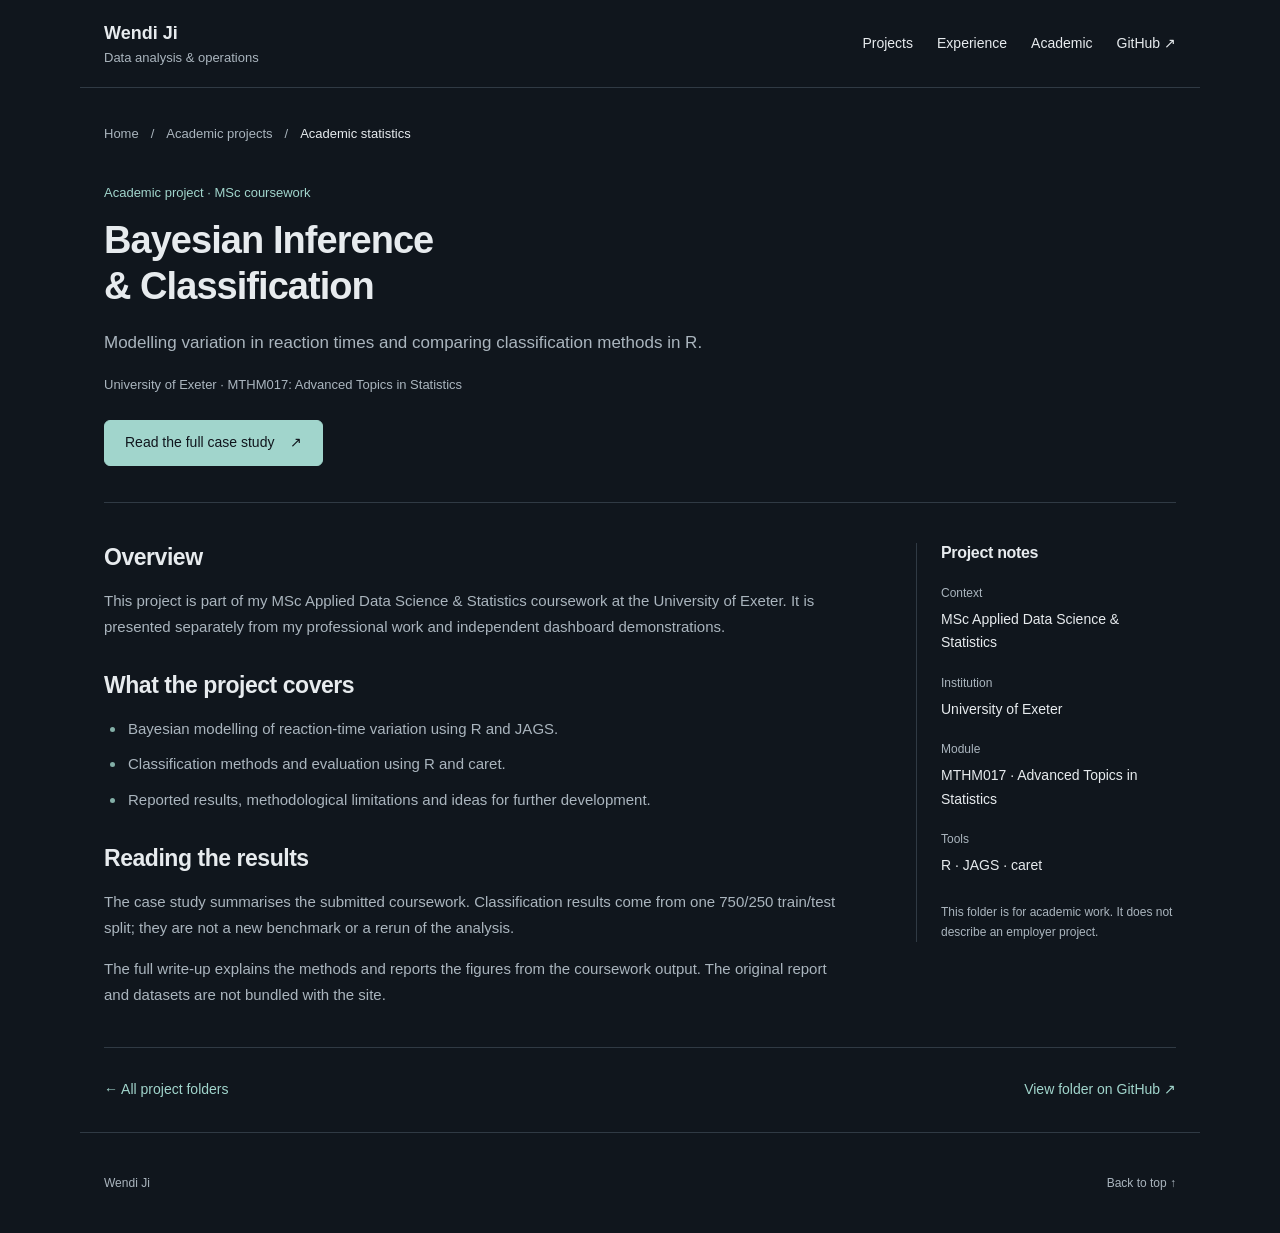
==== projects/academic-statistics/index.html @ a6691f0d "Organize portfolio into individual project folders and a compact homepage" ====
<!doctype html>
<html lang="en">
<head><meta charset="utf-8"><meta name="viewport" content="width=device-width, initial-scale=1"><meta name="description" content="Modelling variation in reaction times and comparing classification methods in R."><meta name="theme-color" content="#10161d"><title>Bayesian Inference &amp; Classification | Wendi Ji</title><link rel="stylesheet" href="../../assets/style.css?v=20261014-dark"><link rel="stylesheet" href="../../assets/projects.css?v=20261020-folders"></head>
<body class="project-page" id="top"><a class="skip-link" href="#main">Skip to content</a>
<header class="navigation"><a class="brand" href="../../index.html">Wendi Ji<span>Data analysis &amp; operations</span></a><nav aria-label="Main navigation"><a href="../../index.html#portfolio">Projects</a><a href="../../index.html#work">Experience</a><a href="../../academic.html">Academic</a><a href="https://github.com/WendyJ92">GitHub ↗</a></nav></header>
<main id="main"><nav class="breadcrumbs" aria-label="Breadcrumb"><a href="../../index.html">Home</a><span aria-hidden="true">/</span><a href="../../index.html#academic-project">Academic projects</a><span aria-hidden="true">/</span><span aria-current="page">Academic statistics</span></nav>
<header class="project-header"><p class="project-kind">Academic project · MSc coursework</p><h1>Bayesian Inference &amp; Classification</h1><p class="project-lead">Modelling variation in reaction times and comparing classification methods in R.</p><p class="project-meta">University of Exeter · MTHM017: Advanced Topics in Statistics</p><a class="button" href="../../academic.html#academic-project">Read the full case study <span aria-hidden="true">↗</span></a></header>
<div class="project-body"><div><section class="project-section"><h2>Overview</h2><p>This project is part of my MSc Applied Data Science &amp; Statistics coursework at the University of Exeter. It is presented separately from my professional work and independent dashboard demonstrations.</p></section><section class="project-section"><h2>What the project covers</h2><ul><li>Bayesian modelling of reaction-time variation using R and JAGS.</li><li>Classification methods and evaluation using R and caret.</li><li>Reported results, methodological limitations and ideas for further development.</li></ul></section><section class="project-section"><h2>Reading the results</h2><p>The case study summarises the submitted coursework. Classification results come from one 750/250 train/test split; they are not a new benchmark or a rerun of the analysis.</p><p>The full write-up explains the methods and reports the figures from the coursework output. The original report and datasets are not bundled with the site.</p></section></div><aside class="project-facts"><h2>Project notes</h2><dl><div><dt>Context</dt><dd>MSc Applied Data Science &amp; Statistics</dd></div><div><dt>Institution</dt><dd>University of Exeter</dd></div><div><dt>Module</dt><dd>MTHM017 · Advanced Topics in Statistics</dd></div><div><dt>Tools</dt><dd>R · JAGS · caret</dd></div></dl><p>This folder is for academic work. It does not describe an employer project.</p></aside></div>
<div class="project-return"><a href="../../index.html#portfolio">← All project folders</a><a href="https://github.com/WendyJ92/WendyJ92.github.io/tree/main/projects/academic-statistics">View folder on GitHub ↗</a></div></main>
<footer><p>Wendi Ji</p><a href="#top">Back to top ↑</a></footer></body></html>
---- assets/style.css ----
:root {
  --font-sans: -apple-system, BlinkMacSystemFont, 'Segoe UI', sans-serif;
  --paper: #0b121b;
  --white: #111c29;
  --ink: #e7eff6;
  --muted: #a4b5c6;
  --accent: #66e0ce;
  --green: #4bbda9;
  --sage: #142232;
  --line: #2c3c4c;
  --warning: #ffb08c;
}
* { box-sizing: border-box; }
html { color-scheme: dark; scroll-behavior: smooth; scroll-padding-top: 24px; }
body { margin: 0; color: var(--ink); background: var(--paper); font: 16px/1.7 var(--font-sans); -webkit-font-smoothing: antialiased; }
::selection { background: #22594f; color: #ffffff; }
a { color: inherit; text-decoration: none; }
a:hover { color: var(--accent); text-decoration: underline; text-underline-offset: 4px; }
a, button, select, summary { -webkit-tap-highlight-color: transparent; touch-action: manipulation; }
:where(a, button, select, summary, [tabindex]):focus-visible { outline: 3px solid var(--accent); outline-offset: 4px; }
button, select { font: inherit; }
h1, h2, h3, h4, p, dl, dd { margin: 0; }
h1, h2, h3, h4 { font-family: var(--font-sans); font-weight: 600; text-wrap: balance; }
h1 { font-size: clamp(36px, 4.2vw, 48px); line-height: 1.18; letter-spacing: -.025em; }
h2 { font-size: 32px; line-height: 1.25; letter-spacing: -.02em; }
h3 { font-size: 22px; line-height: 1.35; letter-spacing: -.01em; }
h4 { font-size: 18px; line-height: 1.4; }
p + p { margin-top: 16px; }
strong, b { font-weight: 600; }
.skip-link { position: fixed; top: 12px; left: 12px; z-index: 10; transform: translateY(-160%); padding: 12px 20px; color: var(--paper); background: var(--accent); border-radius: 6px; }
.skip-link:focus { transform: translateY(0); color: var(--paper); }
.navigation, main, footer { width: min(100%, 1120px); margin-inline: auto; padding-inline: 24px; }
.navigation { display: flex; align-items: center; justify-content: space-between; gap: 24px; min-height: 88px; padding-block: 16px; border-bottom: 1px solid var(--line); }
.brand { display: flex; flex-direction: column; justify-content: center; min-height: 44px; font-size: 21px; font-weight: 600; line-height: 1.35; }
.brand:hover { text-decoration: none; }
.brand::before { content: ""; width: 24px; height: 3px; border-radius: 2px; background: var(--accent); margin-bottom: 8px; }
.brand span { color: var(--muted); font-size: 12px; font-weight: 400; margin-top: 4px; }
nav { display: flex; flex-wrap: wrap; align-items: center; gap: 4px 24px; font-size: 14px; }
nav a { display: inline-flex; align-items: center; gap: 6px; min-height: 44px; }
nav a[aria-current='page'] { color: var(--accent); text-decoration: underline; text-underline-offset: 6px; font-weight: 600; }
.nav-external { color: var(--muted); }
main { min-width: 0; }
main > section { padding-block: 64px; border-bottom: 1px solid var(--line); }
.eyebrow { font-size: 12px; line-height: 1.6; letter-spacing: .06em; font-weight: 600; color: var(--accent); }
.hero { display: grid; grid-template-columns: minmax(0, 1fr) 285px; align-items: center; gap: 64px; padding-block: 72px; }
.hero .eyebrow { margin-bottom: 16px; }
.hero h1 { max-width: 650px; }
.hero h1 span { color: var(--accent); }
.intro { max-width: 62ch; font-size: 17px; line-height: 1.75; color: var(--muted); margin-top: 24px; }
.actions { display: flex; flex-wrap: wrap; align-items: center; gap: 12px 24px; margin-top: 28px; }
.button { display: inline-flex; align-items: center; justify-content: center; gap: 16px; min-height: 46px; padding: 10px 20px; background: var(--accent); border: 1px solid var(--accent); border-radius: 6px; color: var(--paper); font-size: 14px; font-weight: 500; }
.button:hover { color: var(--paper); background: #a0f2e4; border-color: #a0f2e4; text-decoration: none; }
.text-link { display: inline-flex; align-items: center; gap: 10px; min-height: 44px; color: var(--accent); font-size: 14px; }
.hero-summary { background: linear-gradient(145deg, #172a38, var(--white)); border: 1px solid var(--line); border-radius: 8px; padding: 24px; }
.hero-summary > p { font-size: 14px; color: var(--muted); margin-bottom: 20px; }
.credentials { display: grid; gap: 20px; }
.credentials > div + div { border-top: 1px solid var(--line); padding-top: 20px; }
.credentials dt { font-size: 22px; font-weight: 600; line-height: 1.4; margin-bottom: 4px; }
.credentials dd { font-size: 14px; color: var(--muted); line-height: 1.6; }
.section-heading { display: flex; flex-direction: column; align-items: flex-start; gap: 16px; margin-bottom: 32px; }
.section-heading .eyebrow { margin-bottom: 12px; }
.section-heading > p { max-width: 68ch; color: var(--muted); font-size: 16px; }
.skills-grid { display: grid; grid-template-columns: repeat(2, minmax(0, 1fr)); gap: 24px; }
.skill-card { display: flex; flex-direction: column; min-width: 0; padding: 24px; border: 1px solid var(--line); border-radius: 8px; background: var(--white); }
.skill-number { display: none; }
.skill-card h3 { margin-bottom: 12px; }
.skill-card > p { color: var(--muted); font-size: 15px; margin-bottom: 20px; max-width: 58ch; }
.skill-tags, .entry-tags { display: flex; flex-wrap: wrap; gap: 8px; padding: 0; list-style: none; }
.skill-tags { margin: auto 0 20px; }
.skill-tags li { padding: 3px 8px; border-radius: 4px; color: var(--muted); background: var(--sage); font-size: 12px; }
.skill-link { display: flex; align-items: center; justify-content: space-between; gap: 12px; min-height: 44px; padding-top: 16px; border-top: 1px solid var(--line); color: var(--accent); font-size: 14px; }
.timeline { list-style: none; margin: 0; padding: 0; }
.timeline-item { position: relative; display: grid; grid-template-columns: 170px minmax(0, 1fr); gap: 48px; padding-bottom: 40px; scroll-margin-top: 24px; }
.timeline-item::before { content: ''; position: absolute; width: 1px; left: 192px; top: 10px; bottom: -10px; background: var(--line); }
.timeline-item::after { content: ''; position: absolute; width: 9px; height: 9px; left: 188px; top: 10px; border: 2px solid var(--green); border-radius: 50%; background: var(--white); }
.timeline-item:first-child::after { background: var(--green); }
.timeline-item:last-child { padding-bottom: 0; }
.timeline-item:last-child::before { display: none; }
.timeline-date > p { font-size: 14px; font-weight: 500; line-height: 1.6; }
.timeline-date time { white-space: nowrap; }
.date-separator { display: inline-block; padding-inline: 4px; color: var(--muted); }
.timeline-status, .timeline-category { display: inline-block; margin-top: 8px; font-size: 12px; color: var(--muted); }
.timeline-status { background: var(--sage); color: var(--accent); border-radius: 4px; padding: 3px 8px; }
.timeline-content { min-width: 0; padding-bottom: 32px; border-bottom: 1px solid var(--line); }
.timeline-item:last-child .timeline-content { padding-bottom: 0; border-bottom: 0; }
.timeline-content > .eyebrow { margin-bottom: 8px; }
.timeline-content h3 { margin-bottom: 16px; }
.timeline-content > p:not(.eyebrow):not(.timeline-highlight) { max-width: 70ch; color: var(--muted); font-size: 16px; }
.entry-location { color: var(--muted); font-weight: 400; }
.role-detail { display: block; color: var(--muted); font-size: 14px; font-weight: 400; margin-top: 4px; }
.experience-points { margin: 16px 0 20px; padding-left: 20px; max-width: 72ch; color: var(--muted); font-size: 15px; line-height: 1.75; }
.experience-points li { margin-bottom: 10px; padding-left: 2px; }
.experience-points li::marker { color: var(--green); }
.timeline-highlight { margin-top: 20px; background: var(--sage); border-left: 3px solid var(--green); padding: 16px; font-size: 14px; line-height: 1.7; }
.timeline-highlight > span { display: block; margin-bottom: 4px; font-size: 12px; font-weight: 600; color: var(--accent); }
.entry-tags { margin: 16px 0 0; gap: 6px 16px; }
.entry-tags li { color: var(--muted); font-size: 12px; }
.timeline-education .timeline-content { padding: 24px; background: var(--sage); border: 1px solid var(--line); border-radius: 8px; }
.award { display: flex; gap: 10px; align-items: baseline; margin-top: 16px; }
.award span { color: var(--accent); }
.experience-note { margin-top: 32px; color: var(--muted); font-size: 14px; }
.dashboard { min-width: 0; padding: 24px; border: 1px solid var(--line); border-radius: 8px; background: var(--white); }
.dashboard-top, .chart-heading { display: flex; align-items: center; justify-content: space-between; gap: 24px; }
.dashboard-top p { color: var(--muted); font-size: 14px; margin-top: 8px; }
label { color: var(--muted); font-size: 14px; }
select { display: block; width: 100%; min-height: 44px; min-width: 175px; padding: 8px 30px 8px 12px; margin-top: 6px; border: 1px solid #60768b; border-radius: 6px; background: var(--white); color: var(--ink); font-size: 14px; cursor: pointer; }
.metrics { display: grid; grid-template-columns: repeat(3, minmax(0, 1fr)); gap: 16px; margin: 24px 0 32px; }
.metric { min-width: 0; background: var(--sage); padding: 20px; border-radius: 8px; }
.metric span { display: block; color: var(--muted); font-size: 14px; }
.metric strong { display: block; font-size: 30px; line-height: 1.3; font-weight: 600; margin-top: 8px; font-variant-numeric: tabular-nums; }
.chart-heading h4 { font-size: 18px; }
button { min-height: 44px; padding: 10px 14px; border: 1px solid #60768b; border-radius: 6px; color: var(--accent); background: var(--white); font-size: 14px; cursor: pointer; }
button:hover { background: var(--sage); }
.chart { display: flex; flex-direction: column; gap: 16px; margin: 24px 0; }
.bar-row { display: grid; grid-template-columns: 44px minmax(0, 1fr) 78px; align-items: center; gap: 16px; font-size: 14px; }
.bar-track { height: 20px; overflow: hidden; background: var(--sage); border-radius: 3px; }
.bar { height: 100%; background: var(--green); border-radius: 3px; }
.table-wrap { max-width: 100%; overflow-x: auto; }
table { width: 100%; border-collapse: collapse; text-align: left; font-size: 13px; }
caption { text-align: left; font-size: 12px; color: var(--muted); margin: 12px 0; }
th, td { padding: 12px; border-bottom: 1px solid var(--line); white-space: nowrap; }
th { font-weight: 600; background: var(--sage); }
.insight { margin-top: 24px; padding: 16px; border-radius: 6px; background: var(--sage); color: var(--muted); font-size: 14px; }
.about { display: grid; grid-template-columns: 1fr 1fr; gap: 64px; }
.about > div > .eyebrow { margin-bottom: 12px; }
.about-intro { color: var(--muted); font-size: 16px; max-width: 50ch; margin-top: 20px; }
.about .text-link { margin-top: 16px; }
.background-list > div { padding-bottom: 24px; margin-bottom: 24px; border-bottom: 1px solid var(--line); }
.background-list > div:last-child { border: 0; margin: 0; padding: 0; }
.background-list h3 { font-size: 18px; margin-bottom: 16px; }
.background-list p { font-size: 14px; color: var(--muted); }
.background-list strong { color: var(--ink); }
footer { display: flex; align-items: center; justify-content: space-between; flex-wrap: wrap; gap: 16px 24px; padding-block: 28px; font-size: 12px; color: var(--muted); }
footer > a { display: inline-flex; align-items: center; min-height: 44px; }
.footer-name { flex-direction: column; justify-content: center; align-items: flex-start; font-size: 16px; font-weight: 600; color: var(--ink); }
.footer-name span { color: var(--muted); font-size: 12px; font-weight: 400; }
@media (max-width: 900px) {
  .hero { grid-template-columns: minmax(0, 1fr) 250px; gap: 32px; }
  .navigation { flex-wrap: wrap; gap: 12px 24px; }
  nav { gap: 4px 20px; }
  .about { gap: 32px; }
}
@media (max-width: 700px) {
  .navigation, main, footer { padding-inline: 20px; }
  .navigation { align-items: flex-start; padding-block: 16px 12px; }
  nav { width: 100%; gap: 0 20px; font-size: 14px; }
  main > section { padding-block: 44px; }
  h1 { font-size: 36px; }
  h2 { font-size: 28px; }
  .hero { grid-template-columns: 1fr; gap: 32px; padding-block: 44px; }
  .intro { font-size: 16px; margin-top: 20px; }
  .hero-summary { padding: 20px; }
  .credentials { gap: 16px; }
  .credentials > div { display: grid; grid-template-columns: 90px minmax(0, 1fr); gap: 16px; }
  .credentials > div + div { padding-top: 16px; }
  .credentials dt { font-size: 20px; margin: 0; }
  .section-heading { gap: 12px; margin-bottom: 24px; }
  .skills-grid { grid-template-columns: 1fr; gap: 16px; }
  .skill-card { padding: 20px; }
  .timeline-item { display: block; padding-left: 24px; padding-bottom: 32px; }
  .timeline-item::before { left: 4px; }
  .timeline-item::after { left: 0; }
  .timeline-date { display: flex; flex-wrap: wrap; align-items: center; gap: 8px 12px; margin-bottom: 16px; }
  .timeline-status, .timeline-category { margin: 0; }
  .timeline-content { padding-bottom: 24px; }
  .timeline-education .timeline-content { padding: 20px; }
  .entry-location { display: block; margin-top: 4px; }
  .experience-points { font-size: 15px; }
  .about { grid-template-columns: 1fr; gap: 32px; }
  .dashboard { padding: 20px; }
  .dashboard-top { flex-direction: column; align-items: stretch; }
  .metrics { grid-template-columns: 1fr; gap: 12px; }
  .metric { display: flex; align-items: center; justify-content: space-between; gap: 16px; padding: 16px; }
  .metric strong { font-size: 26px; margin: 0; }
  .chart-heading { flex-wrap: wrap; gap: 12px; }
  select { min-width: 0; }
  .bar-row { grid-template-columns: 36px minmax(0, 1fr) 72px; gap: 8px; }
  footer > p { width: 100%; order: 3; }
}
@media (prefers-reduced-motion: reduce) {
  html { color-scheme: dark; scroll-behavior: auto; }
  *, *::before, *::after { animation: none !important; transition: none !important; }
}
---- assets/projects.css ----
/* Shared case-study layout for the project folders. */
.project-page { --paper:#10161d; --white:#151e28; --ink:#e7ebee; --muted:#aab5be; --accent:#a1d5cc; --green:#83afa7; --line:#303a44; }
.project-page .brand::before { display:none; }
.project-page .brand { font-size:18px; }
.project-page .brand span { font-size:13px; }
.project-page .navigation { min-height:88px; }
.project-page p, .project-page li { text-wrap:pretty; }
.breadcrumbs { display:flex; flex-wrap:wrap; align-items:center; gap:8px 12px; margin-top:24px; font-size:13px; color:var(--muted); }
.breadcrumbs a { min-height:44px; display:inline-flex; align-items:center; }
.breadcrumbs > span[aria-current] { color:var(--ink); }
.project-header { padding-block:26px 36px; border-bottom:1px solid var(--line); }
.project-kind { font-size:13px; color:var(--accent); margin-bottom:14px; }
.project-header h1 { font-size:38px; max-width:28ch; line-height:1.2; }
.project-lead { color:var(--muted); max-width:70ch; font-size:17px; margin-top:20px; }
.project-meta { font-size:13px; color:var(--muted); margin-top:16px; }
.project-header .button { margin-top:24px; }
.project-body { display:grid; grid-template-columns:minmax(0,1fr) 260px; align-items:start; gap:64px; padding-block:40px; }
.project-body > div { min-width:0; }
.project-section + .project-section { margin-top:32px; }
.project-section h2 { font-size:23px; margin-bottom:16px; }
.project-section h3 { font-size:18px; margin-block:20px 12px; }
.project-section p, .project-section li { color:var(--muted); font-size:15px; }
.project-section ul, .project-section ol { padding-left:22px; margin-block:16px; }
.project-section li { margin-bottom:10px; padding-left:2px; }
.project-section li::marker { color:var(--green); }
.project-section a { color:var(--accent); text-decoration:underline; text-underline-offset:4px; }
.project-facts { border-left:1px solid var(--line); padding-left:24px; }
.project-facts h2 { font-size:16px; margin-bottom:20px; }
.project-facts dl > div + div { margin-top:18px; }
.project-facts dt { font-size:12px; color:var(--muted); margin-bottom:4px; }
.project-facts dd { font-size:14px; }
.project-facts > p { color:var(--muted); font-size:12px; margin-top:24px; }
.project-facts > a { color:var(--accent); font-size:13px; display:inline-flex; align-items:center; min-height:44px; margin-top:16px; }
.project-preview { margin:24px 0; }
.project-preview a { display:block; border:1px solid var(--line); border-radius:4px; overflow:hidden; }
.project-preview img { width:100%; height:auto; display:block; }
.project-preview figcaption { font-size:12px; color:var(--muted); margin-top:10px; }
.project-return { border-top:1px solid var(--line); display:flex; flex-wrap:wrap; align-items:center; justify-content:space-between; gap:12px 24px; padding-block:20px; }
.project-return a { min-height:44px; display:inline-flex; align-items:center; color:var(--accent); font-size:14px; }
.project-page footer { border-top:1px solid var(--line); }
@media(max-width:800px) { .project-body { grid-template-columns:minmax(0,1fr) 220px; gap:32px; } }
@media(max-width:700px) {
  .project-page nav { font-size:13px; }
  .project-header h1 { font-size:30px; }
  .project-lead { font-size:16px; }
  .project-body { grid-template-columns:1fr; padding-block:32px; gap:32px; }
  .project-facts { border-left:0; border-top:1px solid var(--line); padding:24px 0 0; }
  .project-facts dl { display:grid; grid-template-columns:1fr 1fr; gap:20px; }
  .project-facts dl > div + div { margin-top:0; }
  .project-section h2 { font-size:22px; }
  .breadcrumbs { margin-top:16px; gap:4px 10px; }
}
@media(max-width:380px) { .project-facts dl { grid-template-columns:1fr; } }
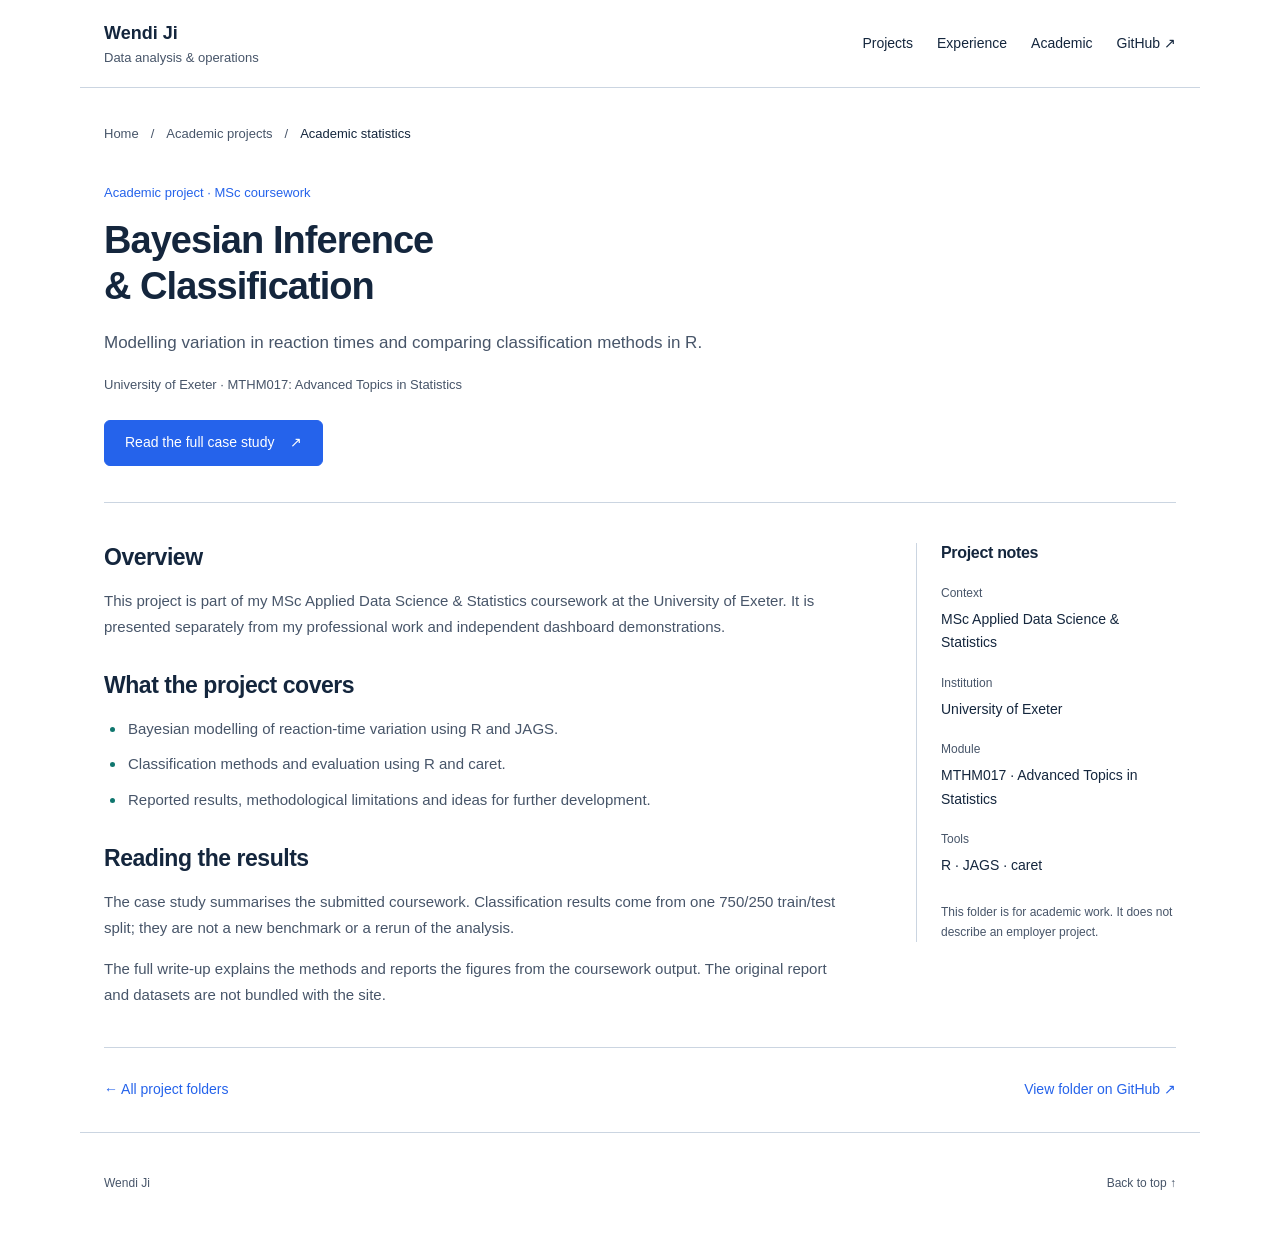
==== commit e5130f13: "Apply navy, blue and teal light palette across the portfolio" ====
--- a/projects/academic-statistics/index.html
+++ b/projects/academic-statistics/index.html
@@ -1,6 +1,6 @@
 <!doctype html>
 <html lang="en">
-<head><meta charset="utf-8"><meta name="viewport" content="width=device-width, initial-scale=1"><meta name="description" content="Modelling variation in reaction times and comparing classification methods in R."><meta name="theme-color" content="#10161d"><title>Bayesian Inference &amp; Classification | Wendi Ji</title><link rel="stylesheet" href="../../assets/style.css?v=20261014-dark"><link rel="stylesheet" href="../../assets/projects.css?v=20261020-folders"></head>
+<head><meta charset="utf-8"><meta name="viewport" content="width=device-width, initial-scale=1"><meta name="description" content="Modelling variation in reaction times and comparing classification methods in R."><meta name="theme-color" content="#FFFFFF"><title>Bayesian Inference &amp; Classification | Wendi Ji</title><link rel="stylesheet" href="../../assets/style.css?v=20261021-palette"><link rel="stylesheet" href="../../assets/projects.css?v=20261021-palette"></head>
 <body class="project-page" id="top"><a class="skip-link" href="#main">Skip to content</a>
 <header class="navigation"><a class="brand" href="../../index.html">Wendi Ji<span>Data analysis &amp; operations</span></a><nav aria-label="Main navigation"><a href="../../index.html#portfolio">Projects</a><a href="../../index.html#work">Experience</a><a href="../../academic.html">Academic</a><a href="https://github.com/WendyJ92">GitHub ↗</a></nav></header>
 <main id="main"><nav class="breadcrumbs" aria-label="Breadcrumb"><a href="../../index.html">Home</a><span aria-hidden="true">/</span><a href="../../index.html#academic-project">Academic projects</a><span aria-hidden="true">/</span><span aria-current="page">Academic statistics</span></nav>
--- a/assets/style.css
+++ b/assets/style.css
@@ -1,19 +1,22 @@
 :root {
   --font-sans: -apple-system, BlinkMacSystemFont, 'Segoe UI', sans-serif;
-  --paper: #0b121b;
-  --white: #111c29;
-  --ink: #e7eff6;
-  --muted: #a4b5c6;
-  --accent: #66e0ce;
-  --green: #4bbda9;
-  --sage: #142232;
-  --line: #2c3c4c;
-  --warning: #ffb08c;
+  --navy: #14263D;
+  --blue: #2563EB;
+  --teal: #0F766E;
+  --paper: #FFFFFF;
+  --white: #FFFFFF;
+  --ink: var(--navy);
+  --muted: #475569;
+  --accent: var(--blue);
+  --green: var(--teal);
+  --sage: #F1F5F9;
+  --line: #CBD5E1;
+  --warning: #B45309;
 }
 * { box-sizing: border-box; }
-html { color-scheme: dark; scroll-behavior: smooth; scroll-padding-top: 24px; }
+html { color-scheme: light; scroll-behavior: smooth; scroll-padding-top: 24px; }
 body { margin: 0; color: var(--ink); background: var(--paper); font: 16px/1.7 var(--font-sans); -webkit-font-smoothing: antialiased; }
-::selection { background: #22594f; color: #ffffff; }
+::selection { background: var(--accent); color: #FFFFFF; }
 a { color: inherit; text-decoration: none; }
 a:hover { color: var(--accent); text-decoration: underline; text-underline-offset: 4px; }
 a, button, select, summary { -webkit-tap-highlight-color: transparent; touch-action: manipulation; }
@@ -49,9 +52,9 @@
 .intro { max-width: 62ch; font-size: 17px; line-height: 1.75; color: var(--muted); margin-top: 24px; }
 .actions { display: flex; flex-wrap: wrap; align-items: center; gap: 12px 24px; margin-top: 28px; }
 .button { display: inline-flex; align-items: center; justify-content: center; gap: 16px; min-height: 46px; padding: 10px 20px; background: var(--accent); border: 1px solid var(--accent); border-radius: 6px; color: var(--paper); font-size: 14px; font-weight: 500; }
-.button:hover { color: var(--paper); background: #a0f2e4; border-color: #a0f2e4; text-decoration: none; }
+.button:hover { color: var(--paper); background: #1D4ED8; border-color: #1D4ED8; text-decoration: none; }
 .text-link { display: inline-flex; align-items: center; gap: 10px; min-height: 44px; color: var(--accent); font-size: 14px; }
-.hero-summary { background: linear-gradient(145deg, #172a38, var(--white)); border: 1px solid var(--line); border-radius: 8px; padding: 24px; }
+.hero-summary { background: var(--sage); border: 1px solid var(--line); border-radius: 8px; padding: 24px; }
 .hero-summary > p { font-size: 14px; color: var(--muted); margin-bottom: 20px; }
 .credentials { display: grid; gap: 20px; }
 .credentials > div + div { border-top: 1px solid var(--line); padding-top: 20px; }
@@ -103,13 +106,13 @@
 .dashboard-top, .chart-heading { display: flex; align-items: center; justify-content: space-between; gap: 24px; }
 .dashboard-top p { color: var(--muted); font-size: 14px; margin-top: 8px; }
 label { color: var(--muted); font-size: 14px; }
-select { display: block; width: 100%; min-height: 44px; min-width: 175px; padding: 8px 30px 8px 12px; margin-top: 6px; border: 1px solid #60768b; border-radius: 6px; background: var(--white); color: var(--ink); font-size: 14px; cursor: pointer; }
+select { display: block; width: 100%; min-height: 44px; min-width: 175px; padding: 8px 30px 8px 12px; margin-top: 6px; border: 1px solid #64748B; border-radius: 6px; background: var(--white); color: var(--ink); font-size: 14px; cursor: pointer; }
 .metrics { display: grid; grid-template-columns: repeat(3, minmax(0, 1fr)); gap: 16px; margin: 24px 0 32px; }
 .metric { min-width: 0; background: var(--sage); padding: 20px; border-radius: 8px; }
 .metric span { display: block; color: var(--muted); font-size: 14px; }
-.metric strong { display: block; font-size: 30px; line-height: 1.3; font-weight: 600; margin-top: 8px; font-variant-numeric: tabular-nums; }
+.metric strong { color: var(--green); display: block; font-size: 30px; line-height: 1.3; font-weight: 600; margin-top: 8px; font-variant-numeric: tabular-nums; }
 .chart-heading h4 { font-size: 18px; }
-button { min-height: 44px; padding: 10px 14px; border: 1px solid #60768b; border-radius: 6px; color: var(--accent); background: var(--white); font-size: 14px; cursor: pointer; }
+button { min-height: 44px; padding: 10px 14px; border: 1px solid #64748B; border-radius: 6px; color: var(--accent); background: var(--white); font-size: 14px; cursor: pointer; }
 button:hover { background: var(--sage); }
 .chart { display: flex; flex-direction: column; gap: 16px; margin: 24px 0; }
 .bar-row { display: grid; grid-template-columns: 44px minmax(0, 1fr) 78px; align-items: center; gap: 16px; font-size: 14px; }
@@ -178,6 +181,6 @@
   footer > p { width: 100%; order: 3; }
 }
 @media (prefers-reduced-motion: reduce) {
-  html { color-scheme: dark; scroll-behavior: auto; }
+  html { color-scheme: light; scroll-behavior: auto; }
   *, *::before, *::after { animation: none !important; transition: none !important; }
 }
--- a/assets/projects.css
+++ b/assets/projects.css
@@ -1,5 +1,4 @@
 /* Shared case-study layout for the project folders. */
-.project-page { --paper:#10161d; --white:#151e28; --ink:#e7ebee; --muted:#aab5be; --accent:#a1d5cc; --green:#83afa7; --line:#303a44; }
 .project-page .brand::before { display:none; }
 .project-page .brand { font-size:18px; }
 .project-page .brand span { font-size:13px; }
